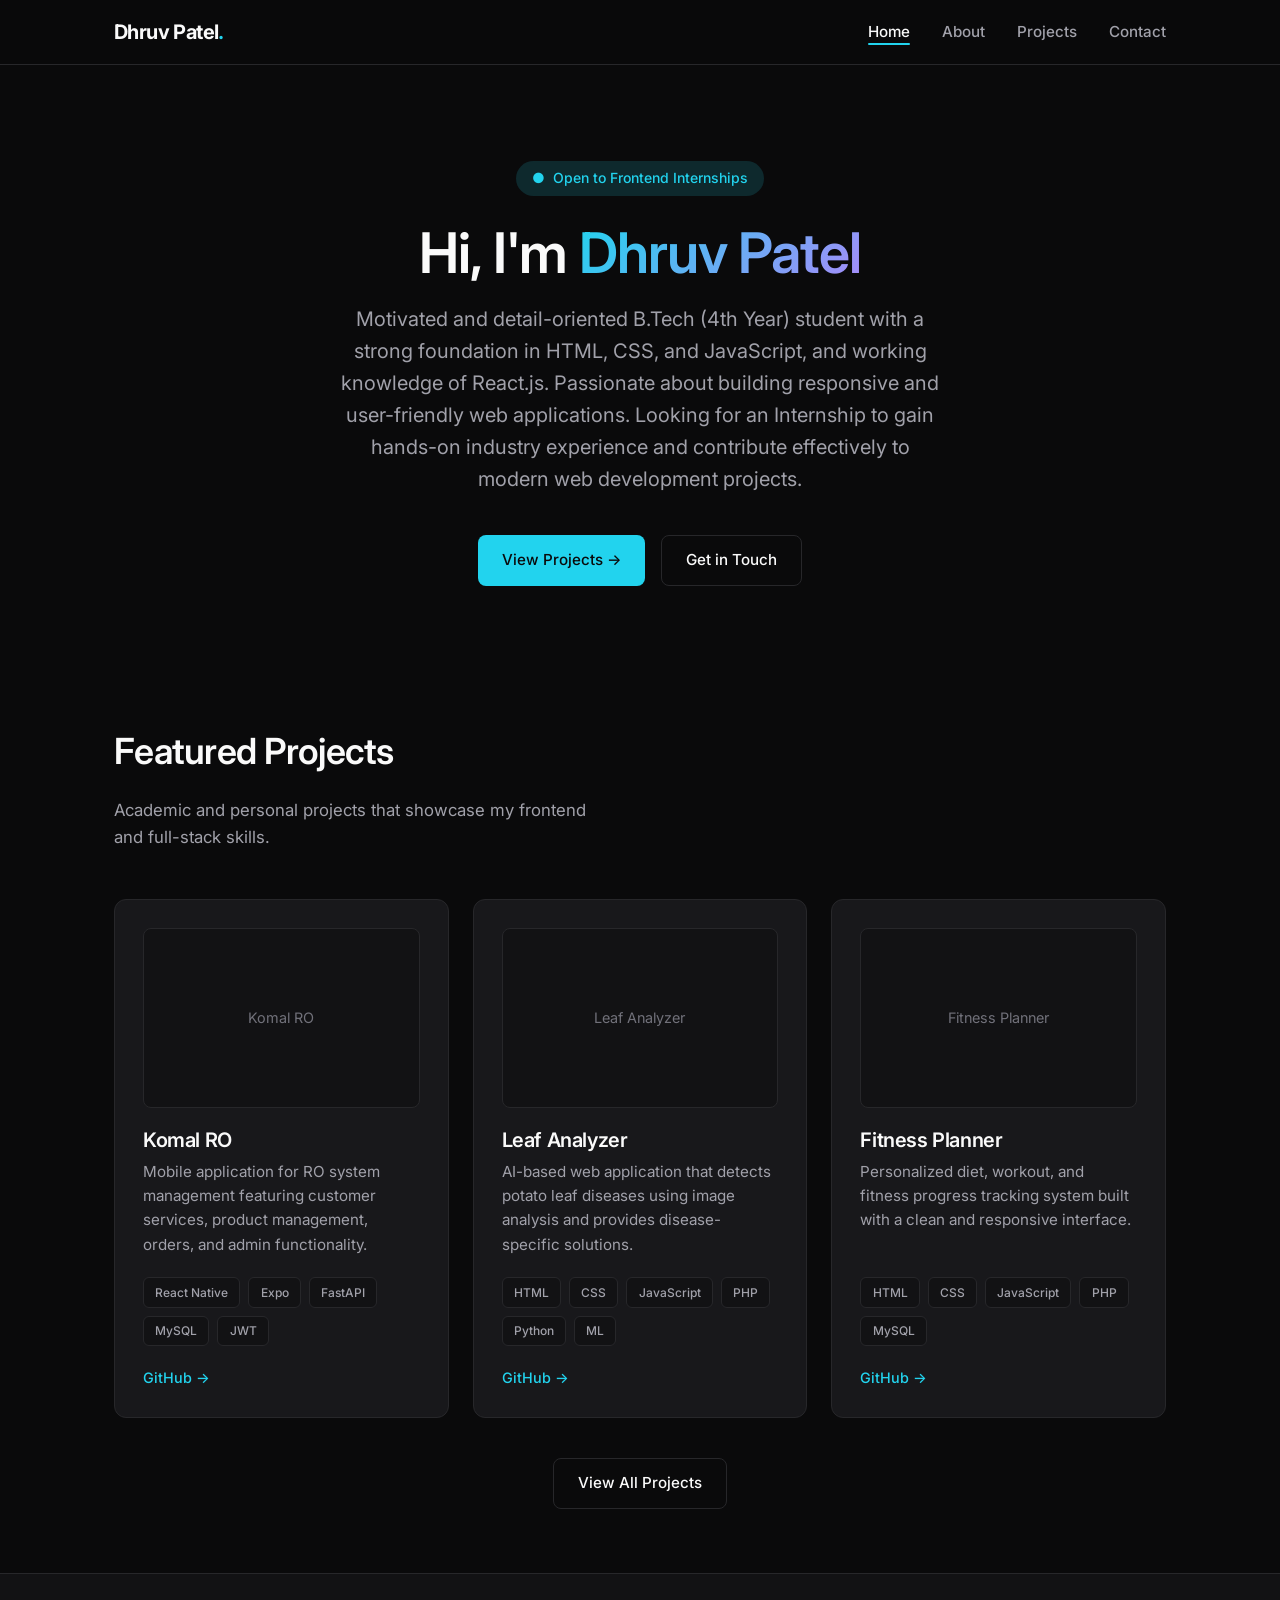
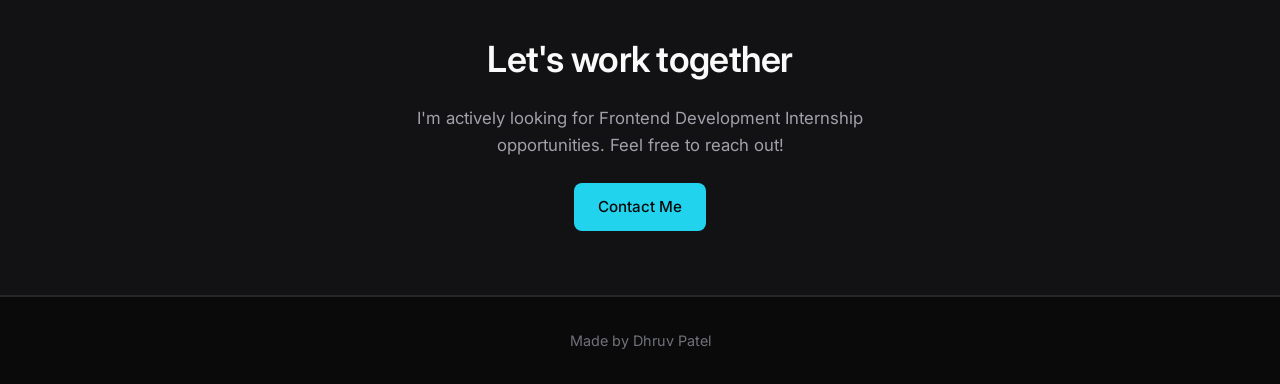
==== index.html @ defd1566 "Initial commit: Personal Portfolio" ====
<!DOCTYPE html>
<html lang="en">
<head>
  <meta charset="UTF-8">
  <meta name="viewport" content="width=device-width, initial-scale=1.0">
  <title>Dhruv Patel | Frontend Developer</title>
  <meta name="description" content="Portfolio of Dhruv Patel - Frontend Developer and B.Tech CSE student specializing in HTML, CSS, JavaScript, and React.">
  <link rel="preconnect" href="https://fonts.googleapis.com">
  <link rel="preconnect" href="https://fonts.gstatic.com" crossorigin>
  <link href="https://fonts.googleapis.com/css2?family=Inter:wght@400;500;600;700&family=JetBrains+Mono:wght@400;500&display=swap" rel="stylesheet">
  <link rel="stylesheet" href="styles.css">
</head>
<body>
  <nav>
    <div class="container nav-inner">
      <a href="index.html" class="logo">Dhruv Patel<span>.</span></a>
      <button class="menu-toggle" aria-label="Toggle menu" onclick="document.querySelector('.nav-links').classList.toggle('open')">☰</button>
      <ul class="nav-links">
        <li><a href="index.html" class="active">Home</a></li>
        <li><a href="about.html">About</a></li>
        <li><a href="projects.html">Projects</a></li>
        <li><a href="contact.html">Contact</a></li>
      </ul>
    </div>
  </nav>

  <main>
    <section class="hero">
      <div class="container">
        <div class="hero-badge">
          <span>●</span> Open to Frontend Internships
        </div>
        <h1>Hi, I'm <span class="accent">Dhruv Patel</span></h1>
        <p class="hero-subtitle">
          Motivated and detail-oriented B.Tech (4th Year) student with a
          strong foundation in HTML, CSS, and JavaScript, and working
          knowledge of React.js. Passionate about building responsive and
          user-friendly web applications. Looking for an Internship to gain
          hands-on industry experience and contribute effectively to modern
          web development projects.
        </p>
        <div class="hero-cta">
          <a href="projects.html" class="btn btn-primary">View Projects →</a>
          <a href="contact.html" class="btn btn-secondary">Get in Touch</a>
        </div>
      </div>
    </section>

    <section>
      <div class="container">
        <div class="section-header">
          <h2>Featured Projects</h2>
          <p>Academic and personal projects that showcase my frontend and full-stack skills.</p>
        </div>
        <div class="projects-grid">
          <article class="card project-card">
            <div class="project-image">Komal RO</div>
            <h3>Komal RO</h3>
            <p>Mobile application for RO system management featuring customer services, product management, orders, and admin functionality.</p>
            <div class="tech-tags">
              <span class="tech-tag">React Native</span>
              <span class="tech-tag">Expo</span>
              <span class="tech-tag">FastAPI</span>
              <span class="tech-tag">MySQL</span>
              <span class="tech-tag">JWT</span>
            </div>
            <div class="project-links">
              <a href="https://github.com/dhruvpatel85/komal-ro" target="_blank" rel="noopener">GitHub →</a>
            </div>
          </article>

          <article class="card project-card">
            <div class="project-image">Leaf Analyzer</div>
            <h3>Leaf Analyzer</h3>
            <p>AI-based web application that detects potato leaf diseases using image analysis and provides disease-specific solutions.</p>
            <div class="tech-tags">
              <span class="tech-tag">HTML</span>
              <span class="tech-tag">CSS</span>
              <span class="tech-tag">JavaScript</span>
              <span class="tech-tag">PHP</span>
              <span class="tech-tag">Python</span>
              <span class="tech-tag">ML</span>
            </div>
            <div class="project-links">
              <a href="https://github.com/dhruvpatel85/leaf-analyzer" target="_blank" rel="noopener">GitHub →</a>
            </div>
          </article>

          <article class="card project-card">
            <div class="project-image">Fitness Planner</div>
            <h3>Fitness Planner</h3>
            <p>Personalized diet, workout, and fitness progress tracking system built with a clean and responsive interface.</p>
            <div class="tech-tags">
              <span class="tech-tag">HTML</span>
              <span class="tech-tag">CSS</span>
              <span class="tech-tag">JavaScript</span>
              <span class="tech-tag">PHP</span>
              <span class="tech-tag">MySQL</span>
            </div>
            <div class="project-links">
              <a href="https://github.com/dhruvpatel85/fitness_planner" target="_blank" rel="noopener">GitHub →</a>
            </div>
          </article>
        </div>
        <div class="text-center" style="margin-top: 2.5rem;">
          <a href="projects.html" class="btn btn-secondary">View All Projects</a>
        </div>
      </div>
    </section>

    <section style="background: var(--bg-secondary); border-top: 1px solid var(--border); border-bottom: 1px solid var(--border);">
      <div class="container text-center">
        <h2>Let's work together</h2>
        <p class="mb-4" style="max-width: 480px; margin: 0 auto 1.5rem;">I'm actively looking for Frontend Development Internship opportunities. Feel free to reach out!</p>
        <a href="contact.html" class="btn btn-primary">Contact Me</a>
      </div>
    </section>
  </main>

  <footer>
    <div class="container">
      <p>Made by Dhruv Patel</p>
    </div>
  </footer>

  <script>
    document.querySelectorAll('.nav-links a').forEach(link => {
      link.addEventListener('click', () => {
        document.querySelector('.nav-links').classList.remove('open');
      });
    });
  </script>
</body>
</html>
---- styles.css ----
/* Modern Dark Minimal Portfolio - Frontend Developer */

:root {
  --bg-primary: #0a0a0b;
  --bg-secondary: #121214;
  --bg-card: #18181b;
  --bg-hover: #1f1f23;
  --text-primary: #fafafa;
  --text-secondary: #a1a1aa;
  --text-muted: #71717a;
  --accent: #22d3ee; /* cyan */
  --accent-hover: #06b6d4;
  --accent-dim: rgba(34, 211, 238, 0.15);
  --border: #27272a;
  --gradient: linear-gradient(135deg, #22d3ee 0%, #a78bfa 100%);
  --shadow: 0 4px 24px rgba(0, 0, 0, 0.4);
  --radius: 12px;
  --font-sans: 'Inter', system-ui, -apple-system, BlinkMacSystemFont, 'Segoe UI', sans-serif;
  --font-mono: 'JetBrains Mono', 'Fira Code', monospace;
  --transition: 0.2s ease;
}

* {
  margin: 0;
  padding: 0;
  box-sizing: border-box;
}

html {
  scroll-behavior: smooth;
}

body {
  font-family: var(--font-sans);
  background-color: var(--bg-primary);
  color: var(--text-primary);
  line-height: 1.6;
  min-height: 100vh;
  display: flex;
  flex-direction: column;
}

/* Typography */
h1, h2, h3, h4 {
  font-weight: 600;
  letter-spacing: -0.02em;
  line-height: 1.2;
}

h1 { font-size: clamp(2.5rem, 5vw, 3.5rem); }
h2 { font-size: clamp(1.75rem, 3vw, 2.25rem); margin-bottom: 1.5rem; }
h3 { font-size: 1.25rem; }

p {
  color: var(--text-secondary);
  font-size: 1.05rem;
}

a {
  color: var(--accent);
  text-decoration: none;
  transition: color var(--transition);
}

a:hover {
  color: var(--accent-hover);
}

/* Layout */
.container {
  width: 100%;
  max-width: 1100px;
  margin: 0 auto;
  padding: 0 1.5rem;
}

/* Navigation */
nav {
  position: sticky;
  top: 0;
  z-index: 100;
  background: rgba(10, 10, 11, 0.85);
  backdrop-filter: blur(12px);
  border-bottom: 1px solid var(--border);
}

.nav-inner {
  display: flex;
  align-items: center;
  justify-content: space-between;
  height: 64px;
}

.logo {
  font-weight: 700;
  font-size: 1.25rem;
  color: var(--text-primary);
  letter-spacing: -0.03em;
}

.logo span {
  color: var(--accent);
}

.nav-links {
  display: flex;
  gap: 2rem;
  list-style: none;
}

.nav-links a {
  color: var(--text-secondary);
  font-size: 0.95rem;
  font-weight: 500;
  position: relative;
}

.nav-links a:hover,
.nav-links a.active {
  color: var(--text-primary);
}

.nav-links a.active::after {
  content: '';
  position: absolute;
  bottom: -4px;
  left: 0;
  width: 100%;
  height: 2px;
  background: var(--accent);
  border-radius: 1px;
}

/* Mobile menu */
.menu-toggle {
  display: none;
  background: none;
  border: none;
  color: var(--text-primary);
  font-size: 1.5rem;
  cursor: pointer;
}

/* Hero */
.hero {
  padding: 6rem 0 5rem;
  text-align: center;
}

.hero-badge {
  display: inline-flex;
  align-items: center;
  gap: 0.5rem;
  background: var(--accent-dim);
  color: var(--accent);
  font-size: 0.875rem;
  font-weight: 500;
  padding: 0.4rem 1rem;
  border-radius: 999px;
  margin-bottom: 1.5rem;
}

.hero h1 {
  margin-bottom: 1rem;
}

.hero h1 .accent {
  background: var(--gradient);
  -webkit-background-clip: text;
  -webkit-text-fill-color: transparent;
  background-clip: text;
}

.hero-subtitle {
  font-size: 1.25rem;
  color: var(--text-secondary);
  max-width: 600px;
  margin: 0 auto 2.5rem;
}

.hero-cta {
  display: flex;
  gap: 1rem;
  justify-content: center;
  flex-wrap: wrap;
}

/* Buttons */
.btn {
  display: inline-flex;
  align-items: center;
  gap: 0.5rem;
  padding: 0.75rem 1.5rem;
  border-radius: 8px;
  font-weight: 500;
  font-size: 0.95rem;
  transition: all var(--transition);
  cursor: pointer;
  border: none;
}

.btn-primary {
  background: var(--accent);
  color: #0a0a0b;
}

.btn-primary:hover {
  background: var(--accent-hover);
  color: #0a0a0b;
  transform: translateY(-1px);
}

.btn-secondary {
  background: transparent;
  color: var(--text-primary);
  border: 1px solid var(--border);
}

.btn-secondary:hover {
  background: var(--bg-hover);
  border-color: var(--text-muted);
  color: var(--text-primary);
}

/* Sections */
section {
  padding: 4rem 0;
}

.section-header {
  margin-bottom: 3rem;
}

.section-header p {
  max-width: 500px;
}

/* Cards */
.card {
  background: var(--bg-card);
  border: 1px solid var(--border);
  border-radius: var(--radius);
  padding: 1.75rem;
  transition: all var(--transition);
}

.card:hover {
  border-color: var(--text-muted);
  transform: translateY(-2px);
  box-shadow: var(--shadow);
}

/* Skills */
.skills-grid {
  display: grid;
  grid-template-columns: repeat(auto-fill, minmax(140px, 1fr));
  gap: 1rem;
}

.skill-item {
  background: var(--bg-card);
  border: 1px solid var(--border);
  border-radius: 10px;
  padding: 1.25rem 1rem;
  text-align: center;
  transition: all var(--transition);
}

.skill-item:hover {
  border-color: var(--accent);
  background: var(--accent-dim);
}

.skill-item .icon {
  font-size: 1.75rem;
  margin-bottom: 0.5rem;
}

.skill-item span {
  font-size: 0.9rem;
  font-weight: 500;
  color: var(--text-primary);
}

/* Experience / Timeline */
.timeline {
  display: flex;
  flex-direction: column;
  gap: 2rem;
}

.timeline-item {
  display: grid;
  grid-template-columns: 140px 1fr;
  gap: 1.5rem;
  position: relative;
}

.timeline-date {
  font-size: 0.9rem;
  color: var(--text-muted);
  font-family: var(--font-mono);
  padding-top: 0.25rem;
}

.timeline-content h3 {
  margin-bottom: 0.25rem;
}

.timeline-content .company {
  color: var(--accent);
  font-size: 0.95rem;
  margin-bottom: 0.75rem;
  display: block;
}

.timeline-content p {
  font-size: 0.95rem;
}

/* Projects */
.projects-grid {
  display: grid;
  grid-template-columns: repeat(auto-fill, minmax(320px, 1fr));
  gap: 1.5rem;
}

.project-card {
  display: flex;
  flex-direction: column;
  height: 100%;
}

.project-card .project-image {
  height: 180px;
  background: var(--bg-secondary);
  border-radius: 8px;
  margin-bottom: 1.25rem;
  display: flex;
  align-items: center;
  justify-content: center;
  color: var(--text-muted);
  font-size: 0.9rem;
  border: 1px solid var(--border);
  overflow: hidden;
}

.project-card .project-image img {
  width: 100%;
  height: 100%;
  object-fit: cover;
}

.project-card h3 {
  margin-bottom: 0.5rem;
}

.project-card p {
  font-size: 0.95rem;
  flex-grow: 1;
  margin-bottom: 1.25rem;
}

.tech-tags {
  display: flex;
  flex-wrap: wrap;
  gap: 0.5rem;
  margin-bottom: 1.25rem;
}

.tech-tag {
  background: var(--bg-secondary);
  color: var(--text-secondary);
  font-size: 0.75rem;
  font-weight: 500;
  padding: 0.3rem 0.7rem;
  border-radius: 6px;
  border: 1px solid var(--border);
}

.project-links {
  display: flex;
  gap: 1rem;
  margin-top: auto;
}

.project-links a {
  font-size: 0.9rem;
  font-weight: 500;
  display: inline-flex;
  align-items: center;
  gap: 0.35rem;
}

/* Contact */
.contact-grid {
  display: grid;
  grid-template-columns: 1fr 1fr;
  gap: 3rem;
}

.contact-info h3 {
  margin-bottom: 1rem;
}

.contact-info p {
  margin-bottom: 1.5rem;
}

.contact-links {
  display: flex;
  flex-direction: column;
  gap: 0.75rem;
}

.contact-links a {
  display: inline-flex;
  align-items: center;
  gap: 0.75rem;
  color: var(--text-secondary);
  font-weight: 500;
}

.contact-links a:hover {
  color: var(--accent);
}

.contact-form {
  display: flex;
  flex-direction: column;
  gap: 1.25rem;
}

.form-group {
  display: flex;
  flex-direction: column;
  gap: 0.4rem;
}

.form-group label {
  font-size: 0.9rem;
  font-weight: 500;
  color: var(--text-secondary);
}

.form-group input,
.form-group textarea {
  background: var(--bg-card);
  border: 1px solid var(--border);
  border-radius: 8px;
  padding: 0.75rem 1rem;
  color: var(--text-primary);
  font-family: inherit;
  font-size: 0.95rem;
  transition: border-color var(--transition);
}

.form-group input:focus,
.form-group textarea:focus {
  outline: none;
  border-color: var(--accent);
}

.form-group textarea {
  min-height: 140px;
  resize: vertical;
}

/* Footer */
footer {
  margin-top: auto;
  border-top: 1px solid var(--border);
  padding: 2rem 0;
  text-align: center;
}

footer p {
  font-size: 0.9rem;
  color: var(--text-muted);
}

/* Utilities */
.text-center { text-align: center; }
.mt-2 { margin-top: 0.5rem; }
.mb-4 { margin-bottom: 1.5rem; }

/* Responsive */
@media (max-width: 768px) {
  .nav-links {
    display: none;
    position: absolute;
    top: 64px;
    left: 0;
    right: 0;
    background: var(--bg-primary);
    border-bottom: 1px solid var(--border);
    flex-direction: column;
    padding: 1rem 1.5rem;
    gap: 1rem;
  }

  .nav-links.open {
    display: flex;
  }

  .menu-toggle {
    display: block;
  }

  .timeline-item {
    grid-template-columns: 1fr;
    gap: 0.5rem;
  }

  .contact-grid {
    grid-template-columns: 1fr;
    gap: 2.5rem;
  }

  .hero {
    padding: 4rem 0 3rem;
  }

  .projects-grid {
    grid-template-columns: 1fr;
  }
}

/* Animations */
@keyframes fadeInUp {
  from {
    opacity: 0;
    transform: translateY(20px);
  }
  to {
    opacity: 1;
    transform: translateY(0);
  }
}

.animate {
  animation: fadeInUp 0.6s ease forwards;
}
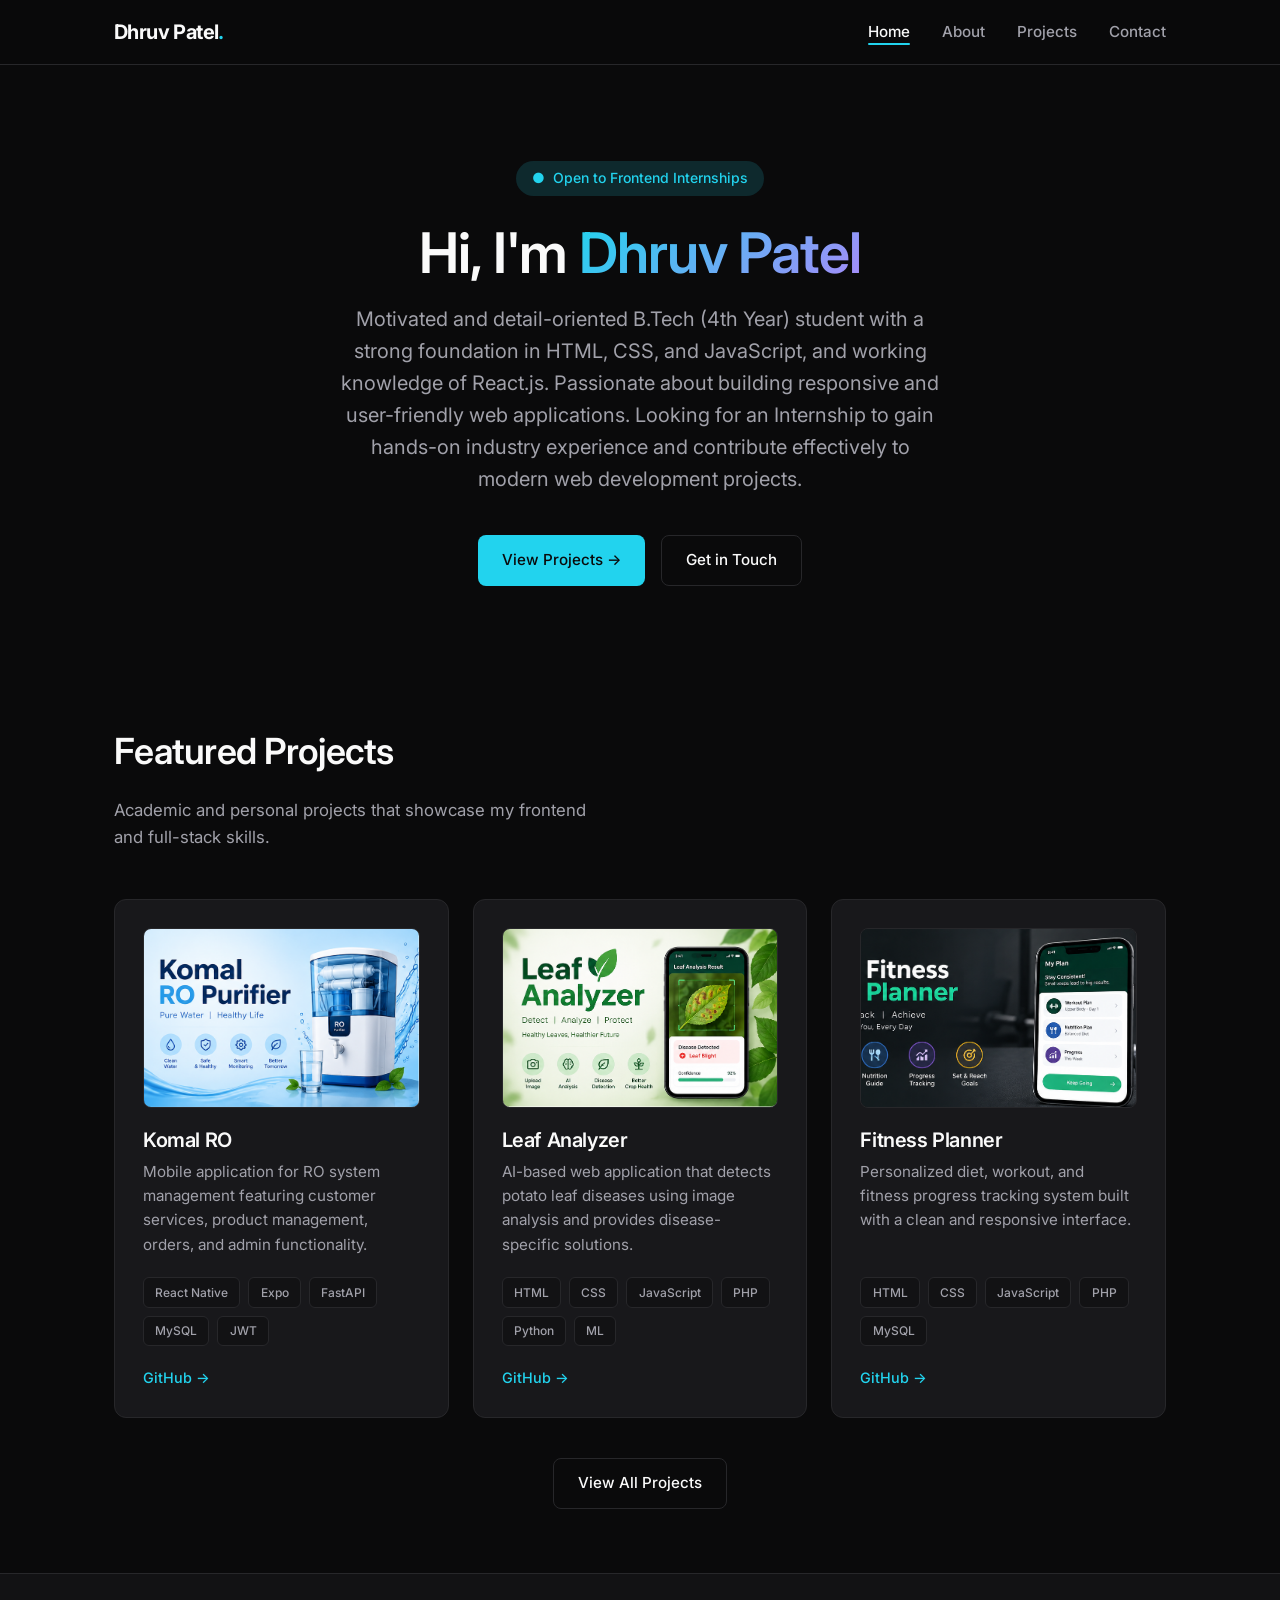
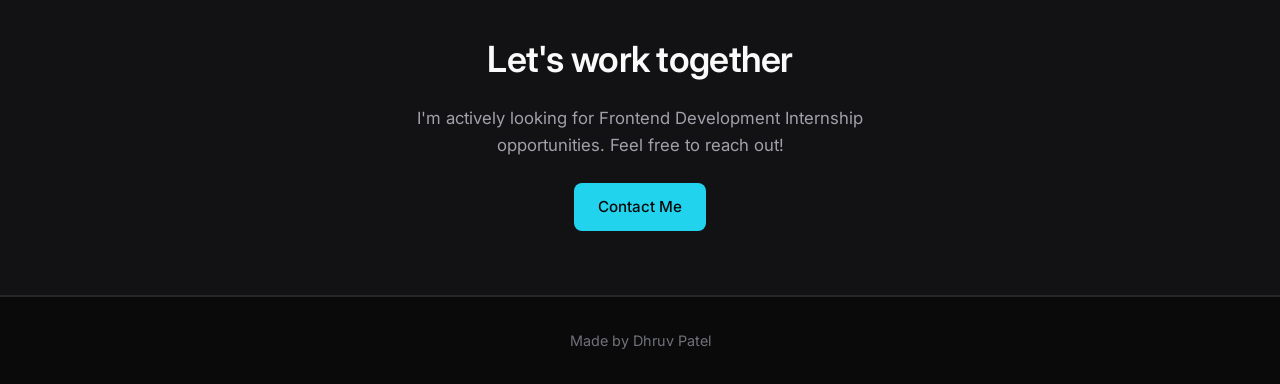
==== commit acb1a681: "Update portfolio pages and project thumbnails" ====
--- a/index.html
+++ b/index.html
@@ -54,7 +54,7 @@
         </div>
         <div class="projects-grid">
           <article class="card project-card">
-            <div class="project-image">Komal RO</div>
+            <div class="project-image"><img src="images/komal-ro.png" alt="Komal RO"></div>
             <h3>Komal RO</h3>
             <p>Mobile application for RO system management featuring customer services, product management, orders, and admin functionality.</p>
             <div class="tech-tags">
@@ -70,7 +70,7 @@
           </article>
 
           <article class="card project-card">
-            <div class="project-image">Leaf Analyzer</div>
+            <div class="project-image"><img src="images/Leaf Analyzer.png" alt="Leaf Analyzer"></div>
             <h3>Leaf Analyzer</h3>
             <p>AI-based web application that detects potato leaf diseases using image analysis and provides disease-specific solutions.</p>
             <div class="tech-tags">
@@ -87,7 +87,7 @@
           </article>
 
           <article class="card project-card">
-            <div class="project-image">Fitness Planner</div>
+            <div class="project-image"><img src="images/Fitness Planner.png" alt="Fitness Planner"></div>
             <h3>Fitness Planner</h3>
             <p>Personalized diet, workout, and fitness progress tracking system built with a clean and responsive interface.</p>
             <div class="tech-tags">
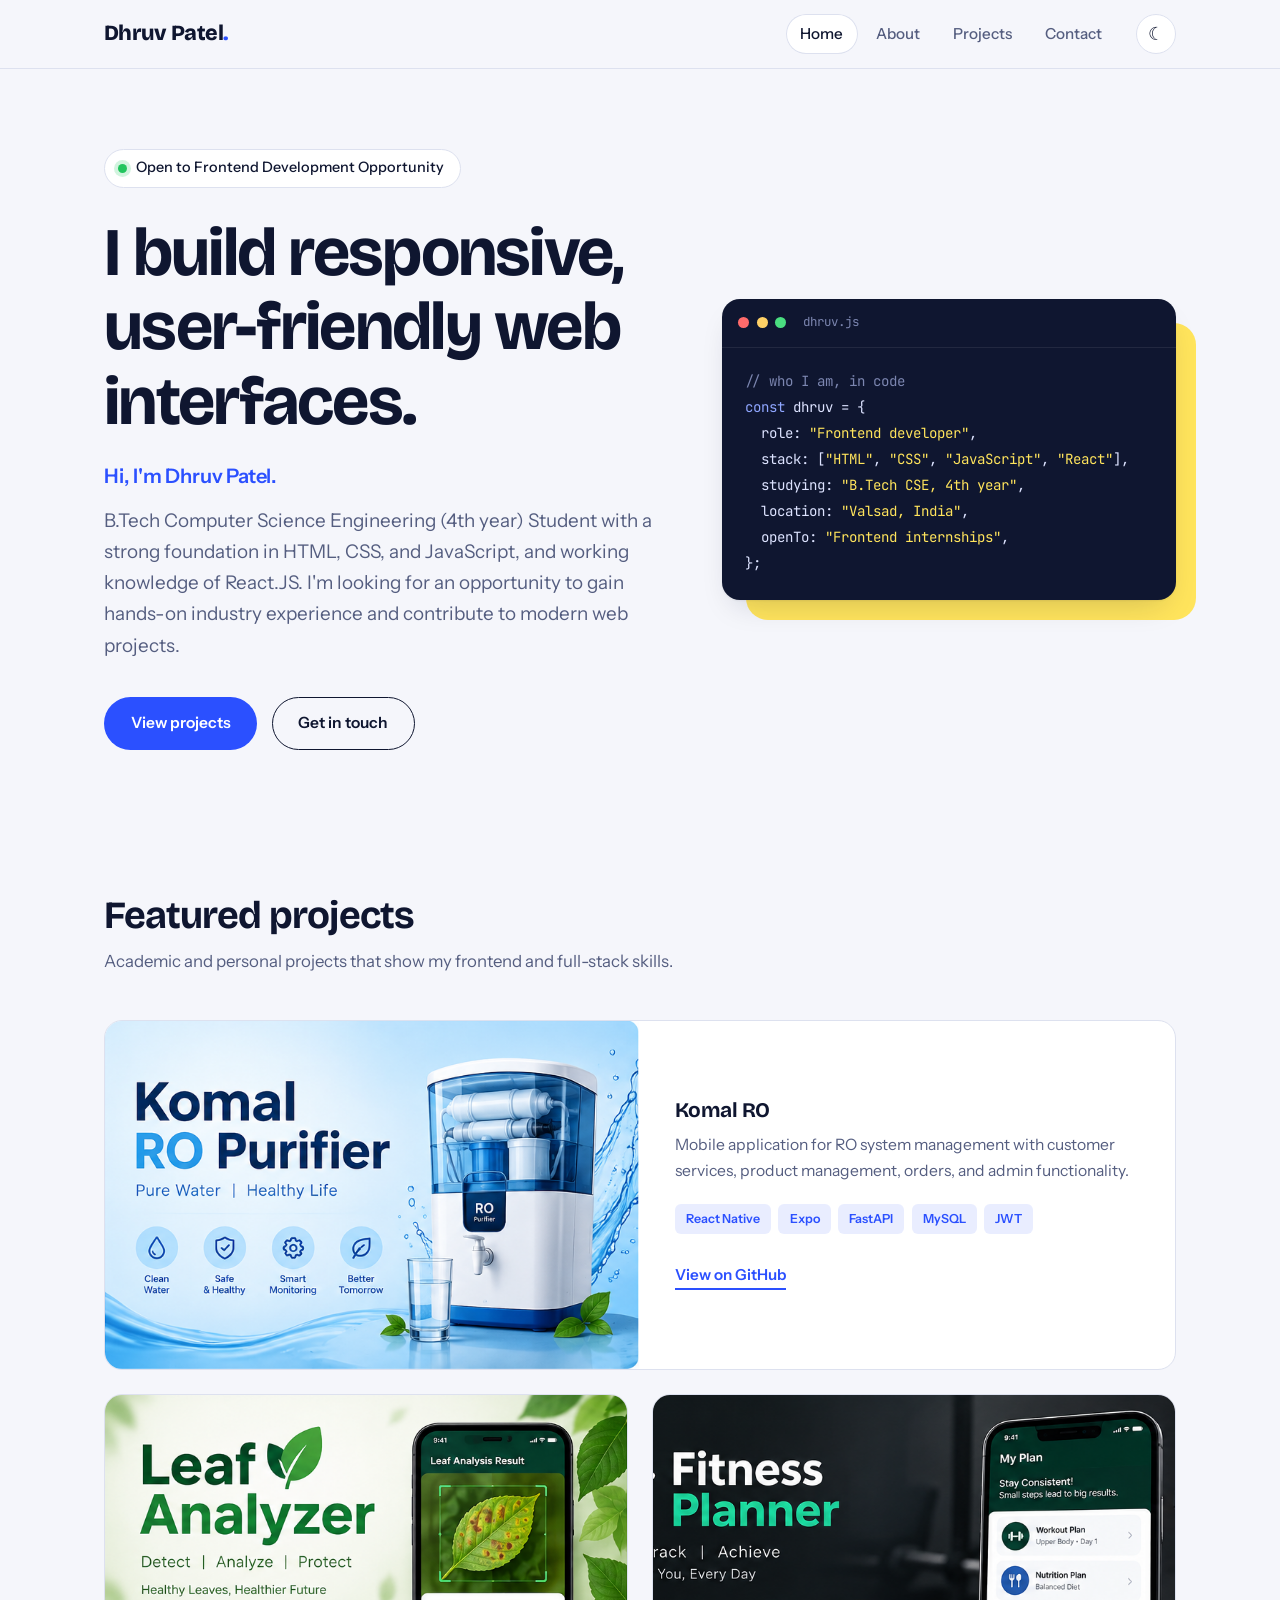
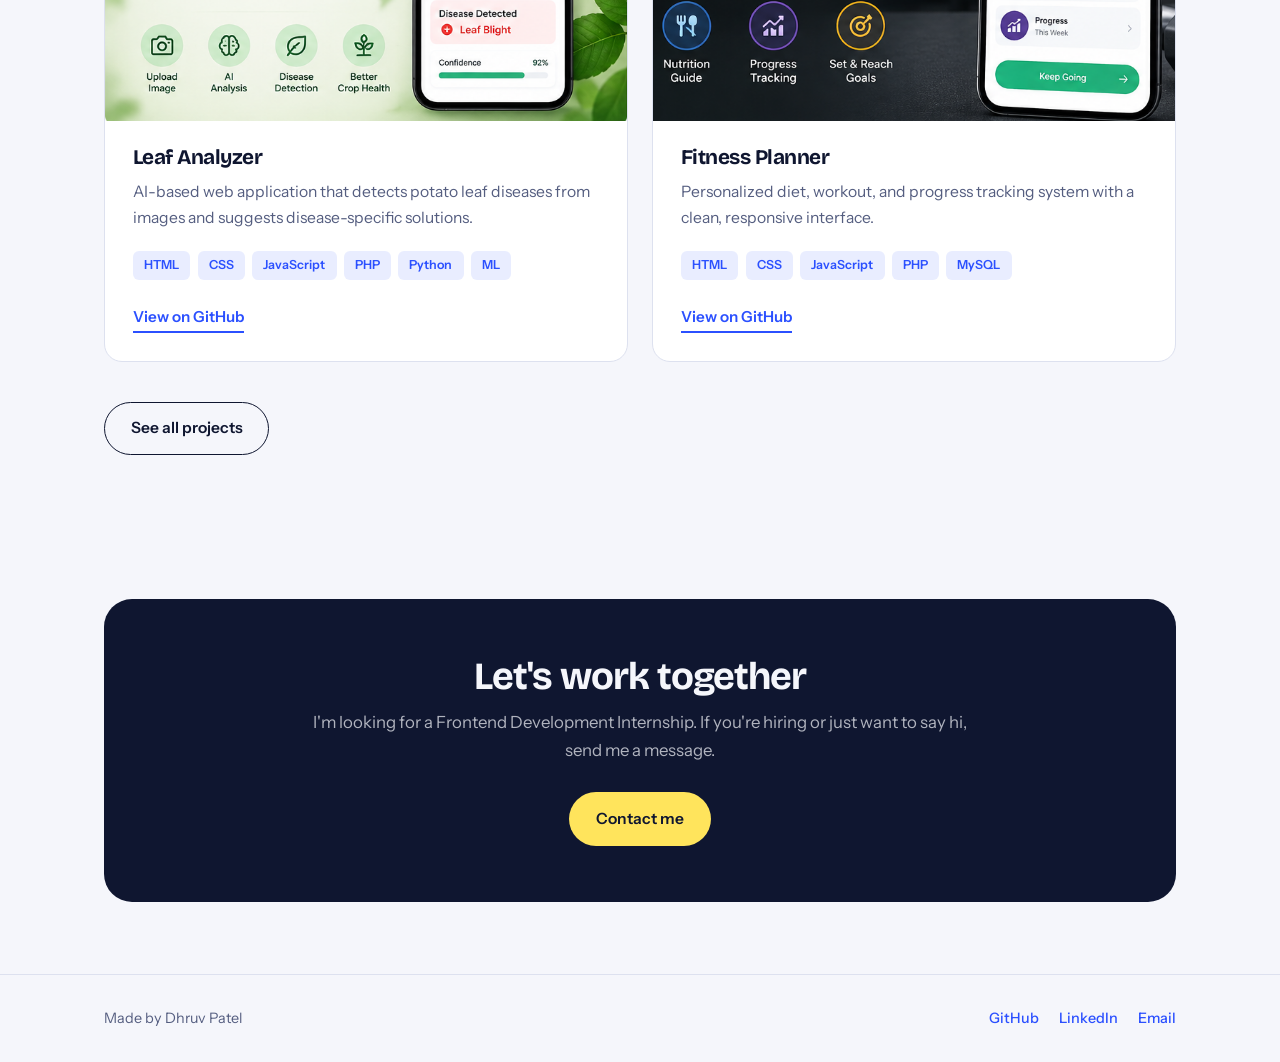
==== commit 1f6a2601: "Update portfolio details" ====
--- a/index.html
+++ b/index.html
@@ -7,41 +7,58 @@
   <meta name="description" content="Portfolio of Dhruv Patel - Frontend Developer and B.Tech CSE student specializing in HTML, CSS, JavaScript, and React.">
   <link rel="preconnect" href="https://fonts.googleapis.com">
   <link rel="preconnect" href="https://fonts.gstatic.com" crossorigin>
-  <link href="https://fonts.googleapis.com/css2?family=Inter:wght@400;500;600;700&family=JetBrains+Mono:wght@400;500&display=swap" rel="stylesheet">
+  <link href="https://fonts.googleapis.com/css2?family=Bricolage+Grotesque:opsz,wght@12..96,600;12..96,700;12..96,800&family=Instrument+Sans:wght@400;500;600&family=JetBrains+Mono:wght@400;500&display=swap" rel="stylesheet">
   <link rel="stylesheet" href="styles.css">
+  <script src="script.js"></script>
 </head>
 <body>
   <nav>
     <div class="container nav-inner">
       <a href="index.html" class="logo">Dhruv Patel<span>.</span></a>
-      <button class="menu-toggle" aria-label="Toggle menu" onclick="document.querySelector('.nav-links').classList.toggle('open')">☰</button>
-      <ul class="nav-links">
-        <li><a href="index.html" class="active">Home</a></li>
-        <li><a href="about.html">About</a></li>
-        <li><a href="projects.html">Projects</a></li>
-        <li><a href="contact.html">Contact</a></li>
-      </ul>
+      <div class="nav-right">
+        <ul class="nav-links" id="nav-links">
+          <li><a href="index.html" class="active" aria-current="page">Home</a></li>
+          <li><a href="about.html">About</a></li>
+          <li><a href="projects.html">Projects</a></li>
+          <li><a href="contact.html">Contact</a></li>
+        </ul>
+        <button class="icon-btn theme-toggle" type="button" aria-label="Switch theme">☾</button>
+        <button class="icon-btn menu-toggle" type="button" aria-label="Toggle menu" aria-controls="nav-links" aria-expanded="false">☰</button>
+      </div>
     </div>
   </nav>
 
   <main>
     <section class="hero">
-      <div class="container">
-        <div class="hero-badge">
-          <span>●</span> Open to Frontend Internships
+      <div class="container hero-grid">
+        <div>
+          <div class="status">Open to Frontend Development Opportunity</div>
+          <h1>I build responsive, user-friendly web interfaces.</h1>
+          <span class="name">Hi, I'm Dhruv Patel.</span>
+          <p class="hero-subtitle">
+            B.Tech Computer Science Engineering (4th year) Student with a strong foundation in HTML, CSS, and JavaScript,
+            and working knowledge of React.JS. I'm looking for an opportunity to gain hands-on industry experience and contribute to modern web projects.
+          </p>
+          <div class="hero-cta">
+            <a href="projects.html" class="btn btn-primary">View projects</a>
+            <a href="contact.html" class="btn btn-secondary">Get in touch</a>
+          </div>
         </div>
-        <h1>Hi, I'm <span class="accent">Dhruv Patel</span></h1>
-        <p class="hero-subtitle">
-          Motivated and detail-oriented B.Tech (4th Year) student with a
-          strong foundation in HTML, CSS, and JavaScript, and working
-          knowledge of React.js. Passionate about building responsive and
-          user-friendly web applications. Looking for an Internship to gain
-          hands-on industry experience and contribute effectively to modern
-          web development projects.
-        </p>
-        <div class="hero-cta">
-          <a href="projects.html" class="btn btn-primary">View Projects →</a>
-          <a href="contact.html" class="btn btn-secondary">Get in Touch</a>
+
+        <div class="hero-visual" aria-hidden="true">
+          <div class="window">
+            <div class="window-bar"><i></i><i></i><i></i><span>dhruv.js</span></div>
+            <div class="code">
+              <span class="line" style="--i:0"><span class="c">// who I am, in code</span></span>
+              <span class="line" style="--i:1"><span class="k">const</span> dhruv = {</span>
+              <span class="line" style="--i:2">  role: <span class="s">"Frontend developer"</span>,</span>
+              <span class="line" style="--i:3">  stack: [<span class="s">"HTML"</span>, <span class="s">"CSS"</span>, <span class="s">"JavaScript"</span>, <span class="s">"React"</span>],</span>
+              <span class="line" style="--i:4">  studying: <span class="s">"B.Tech CSE, 4th year"</span>,</span>
+              <span class="line" style="--i:5">  location: <span class="s">"Valsad, India"</span>,</span>
+              <span class="line" style="--i:6">  openTo: <span class="s">"Frontend internships"</span>,</span>
+              <span class="line" style="--i:7">};</span>
+            </div>
+          </div>
         </div>
       </div>
     </section>
@@ -49,86 +66,74 @@
     <section>
       <div class="container">
         <div class="section-header">
-          <h2>Featured Projects</h2>
-          <p>Academic and personal projects that showcase my frontend and full-stack skills.</p>
+          <h2>Featured projects</h2>
+          <p>Academic and personal projects that show my frontend and full-stack skills.</p>
         </div>
-        <div class="projects-grid">
-          <article class="card project-card">
-            <div class="project-image"><img src="images/komal-ro.png" alt="Komal RO"></div>
-            <h3>Komal RO</h3>
-            <p>Mobile application for RO system management featuring customer services, product management, orders, and admin functionality.</p>
-            <div class="tech-tags">
-              <span class="tech-tag">React Native</span>
-              <span class="tech-tag">Expo</span>
-              <span class="tech-tag">FastAPI</span>
-              <span class="tech-tag">MySQL</span>
-              <span class="tech-tag">JWT</span>
-            </div>
-            <div class="project-links">
-              <a href="https://github.com/dhruvpatel85/komal-ro" target="_blank" rel="noopener">GitHub →</a>
+
+        <div class="project-grid">
+          <article class="project project--row">
+            <div class="project-media"><img src="images/komal-ro.png" alt="Komal RO app screens" loading="lazy"></div>
+            <div class="project-body">
+              <h3>Komal RO</h3>
+              <p>Mobile application for RO system management with customer services, product management, orders, and admin functionality.</p>
+              <ul class="tags">
+                <li>React Native</li><li>Expo</li><li>FastAPI</li><li>MySQL</li><li>JWT</li>
+              </ul>
+              <a class="link" href="https://github.com/dhruvpatel85/komal-ro" target="_blank" rel="noopener">View on GitHub</a>
             </div>
           </article>
 
-          <article class="card project-card">
-            <div class="project-image"><img src="images/Leaf Analyzer.png" alt="Leaf Analyzer"></div>
-            <h3>Leaf Analyzer</h3>
-            <p>AI-based web application that detects potato leaf diseases using image analysis and provides disease-specific solutions.</p>
-            <div class="tech-tags">
-              <span class="tech-tag">HTML</span>
-              <span class="tech-tag">CSS</span>
-              <span class="tech-tag">JavaScript</span>
-              <span class="tech-tag">PHP</span>
-              <span class="tech-tag">Python</span>
-              <span class="tech-tag">ML</span>
-            </div>
-            <div class="project-links">
-              <a href="https://github.com/dhruvpatel85/leaf-analyzer" target="_blank" rel="noopener">GitHub →</a>
+          <article class="project">
+            <div class="project-media"><img src="images/Leaf Analyzer.png" alt="Leaf Analyzer" loading="lazy"></div>
+            <div class="project-body">
+              <h3>Leaf Analyzer</h3>
+              <p>AI-based web application that detects potato leaf diseases from images and suggests disease-specific solutions.</p>
+              <ul class="tags">
+                <li>HTML</li><li>CSS</li><li>JavaScript</li><li>PHP</li><li>Python</li><li>ML</li>
+              </ul>
+              <a class="link" href="https://github.com/dhruvpatel85/leaf-analyzer" target="_blank" rel="noopener">View on GitHub</a>
             </div>
           </article>
 
-          <article class="card project-card">
-            <div class="project-image"><img src="images/Fitness Planner.png" alt="Fitness Planner"></div>
-            <h3>Fitness Planner</h3>
-            <p>Personalized diet, workout, and fitness progress tracking system built with a clean and responsive interface.</p>
-            <div class="tech-tags">
-              <span class="tech-tag">HTML</span>
-              <span class="tech-tag">CSS</span>
-              <span class="tech-tag">JavaScript</span>
-              <span class="tech-tag">PHP</span>
-              <span class="tech-tag">MySQL</span>
-            </div>
-            <div class="project-links">
-              <a href="https://github.com/dhruvpatel85/fitness_planner" target="_blank" rel="noopener">GitHub →</a>
+          <article class="project">
+            <div class="project-media"><img src="images/Fitness Planner.png" alt="Fitness Planner" loading="lazy"></div>
+            <div class="project-body">
+              <h3>Fitness Planner</h3>
+              <p>Personalized diet, workout, and progress tracking system with a clean, responsive interface.</p>
+              <ul class="tags">
+                <li>HTML</li><li>CSS</li><li>JavaScript</li><li>PHP</li><li>MySQL</li>
+              </ul>
+              <a class="link" href="https://github.com/dhruvpatel85/fitness_planner" target="_blank" rel="noopener">View on GitHub</a>
             </div>
           </article>
         </div>
-        <div class="text-center" style="margin-top: 2.5rem;">
-          <a href="projects.html" class="btn btn-secondary">View All Projects</a>
+
+        <div style="margin-top: 2.5rem;">
+          <a href="projects.html" class="btn btn-secondary">See all projects</a>
         </div>
       </div>
     </section>
 
-    <section style="background: var(--bg-secondary); border-top: 1px solid var(--border); border-bottom: 1px solid var(--border);">
-      <div class="container text-center">
-        <h2>Let's work together</h2>
-        <p class="mb-4" style="max-width: 480px; margin: 0 auto 1.5rem;">I'm actively looking for Frontend Development Internship opportunities. Feel free to reach out!</p>
-        <a href="contact.html" class="btn btn-primary">Contact Me</a>
+    <section>
+      <div class="container">
+        <div class="cta">
+          <h2>Let's work together</h2>
+          <p>I'm looking for a Frontend Development Internship. If you're hiring or just want to say hi, send me a message.</p>
+          <a href="contact.html" class="btn btn-primary">Contact me</a>
+        </div>
       </div>
     </section>
   </main>
 
   <footer>
-    <div class="container">
+    <div class="container footer-inner">
       <p>Made by Dhruv Patel</p>
+      <div class="footer-links">
+        <a href="https://github.com/dhruvpatel85" target="_blank" rel="noopener">GitHub</a>
+        <a href="https://www.linkedin.com/in/dhruv-patel-a21107290" target="_blank" rel="noopener">LinkedIn</a>
+        <a href="mailto:dhruvvpatel85@gmail.com">Email</a>
+      </div>
     </div>
   </footer>
-
-  <script>
-    document.querySelectorAll('.nav-links a').forEach(link => {
-      link.addEventListener('click', () => {
-        document.querySelector('.nav-links').classList.remove('open');
-      });
-    });
-  </script>
 </body>
 </html>
--- a/styles.css
+++ b/styles.css
@@ -1,543 +1,352 @@
-/* Modern Dark Minimal Portfolio - Frontend Developer */
+/* Dhruv Patel — Frontend Developer Portfolio
+   Light by default, dark mode via toggle (or system preference). */
 
 :root {
-  --bg-primary: #0a0a0b;
-  --bg-secondary: #121214;
-  --bg-card: #18181b;
-  --bg-hover: #1f1f23;
-  --text-primary: #fafafa;
-  --text-secondary: #a1a1aa;
-  --text-muted: #71717a;
-  --accent: #22d3ee; /* cyan */
-  --accent-hover: #06b6d4;
-  --accent-dim: rgba(34, 211, 238, 0.15);
-  --border: #27272a;
-  --gradient: linear-gradient(135deg, #22d3ee 0%, #a78bfa 100%);
-  --shadow: 0 4px 24px rgba(0, 0, 0, 0.4);
-  --radius: 12px;
-  --font-sans: 'Inter', system-ui, -apple-system, BlinkMacSystemFont, 'Segoe UI', sans-serif;
+  --bg: #f5f6fb;
+  --surface: #ffffff;
+  --surface-2: #eceff9;
+  --ink: #0f1630;
+  --muted: #555e80;
+  --line: #dde1ef;
+  --accent: #2b50ff;
+  --accent-hover: #1a38d6;
+  --accent-ink: #ffffff;
+  --accent-soft: rgba(43, 80, 255, 0.1);
+  --hi: #ffe45c;
+
+  --code-bg: #0f1630;
+  --code-ink: #dde3ff;
+  --c-key: #8fa6ff;
+  --c-str: #ffe45c;
+  --c-com: #7c86b0;
+
+  --shadow: 0 1px 2px rgba(15, 22, 48, 0.06), 0 14px 32px -14px rgba(15, 22, 48, 0.22);
+  --radius: 18px;
+  --font-display: 'Bricolage Grotesque', 'Inter', system-ui, sans-serif;
+  --font-body: 'Instrument Sans', system-ui, -apple-system, 'Segoe UI', sans-serif;
   --font-mono: 'JetBrains Mono', 'Fira Code', monospace;
-  --transition: 0.2s ease;
-}
-
-* {
-  margin: 0;
-  padding: 0;
-  box-sizing: border-box;
-}
-
-html {
-  scroll-behavior: smooth;
-}
+  --ease: 0.2s ease;
+  color-scheme: light;
+}
+
+:root[data-theme='dark'] {
+  --bg: #0b0f20;
+  --surface: #131936;
+  --surface-2: #1a2146;
+  --ink: #eef1ff;
+  --muted: #9aa3c7;
+  --line: #252d55;
+  --accent: #8aa0ff;
+  --accent-hover: #a9b9ff;
+  --accent-ink: #0b0f20;
+  --accent-soft: rgba(138, 160, 255, 0.14);
+  --code-bg: #080b18;
+  --shadow: 0 14px 32px -14px rgba(0, 0, 0, 0.7);
+  color-scheme: dark;
+}
+
+*, *::before, *::after { margin: 0; padding: 0; box-sizing: border-box; }
+
+html { scroll-behavior: smooth; }
 
 body {
-  font-family: var(--font-sans);
-  background-color: var(--bg-primary);
-  color: var(--text-primary);
-  line-height: 1.6;
+  font-family: var(--font-body);
+  background: var(--bg);
+  color: var(--ink);
+  line-height: 1.65;
   min-height: 100vh;
   display: flex;
   flex-direction: column;
-}
-
-/* Typography */
-h1, h2, h3, h4 {
-  font-weight: 600;
-  letter-spacing: -0.02em;
-  line-height: 1.2;
-}
-
-h1 { font-size: clamp(2.5rem, 5vw, 3.5rem); }
-h2 { font-size: clamp(1.75rem, 3vw, 2.25rem); margin-bottom: 1.5rem; }
-h3 { font-size: 1.25rem; }
-
-p {
-  color: var(--text-secondary);
-  font-size: 1.05rem;
-}
-
-a {
-  color: var(--accent);
-  text-decoration: none;
-  transition: color var(--transition);
-}
-
-a:hover {
-  color: var(--accent-hover);
-}
-
-/* Layout */
-.container {
-  width: 100%;
-  max-width: 1100px;
-  margin: 0 auto;
-  padding: 0 1.5rem;
-}
-
-/* Navigation */
+  -webkit-font-smoothing: antialiased;
+}
+
+h1, h2, h3 {
+  font-family: var(--font-display);
+  font-weight: 700;
+  letter-spacing: -0.025em;
+  line-height: 1.1;
+}
+h1 { font-size: clamp(2.5rem, 6vw, 4.25rem); }
+h2 { font-size: clamp(1.75rem, 3.2vw, 2.4rem); margin-bottom: 0.75rem; }
+h3 { font-size: 1.3rem; }
+
+p { color: var(--muted); font-size: 1.05rem; max-width: 62ch; }
+
+a { color: var(--accent); text-decoration: none; transition: color var(--ease); }
+a:hover { color: var(--accent-hover); }
+
+:focus-visible {
+  outline: 3px solid var(--accent);
+  outline-offset: 3px;
+  border-radius: 6px;
+}
+
+img { max-width: 100%; display: block; }
+
+.container { width: 100%; max-width: 1120px; margin: 0 auto; padding: 0 1.5rem; }
+.text-center { text-align: center; }
+.text-center p { margin-left: auto; margin-right: auto; }
+
+/* ---------- Navigation ---------- */
 nav {
   position: sticky;
   top: 0;
   z-index: 100;
-  background: rgba(10, 10, 11, 0.85);
-  backdrop-filter: blur(12px);
-  border-bottom: 1px solid var(--border);
-}
-
-.nav-inner {
-  display: flex;
-  align-items: center;
-  justify-content: space-between;
-  height: 64px;
-}
-
-.logo {
-  font-weight: 700;
-  font-size: 1.25rem;
-  color: var(--text-primary);
-  letter-spacing: -0.03em;
-}
-
-.logo span {
-  color: var(--accent);
-}
-
-.nav-links {
-  display: flex;
-  gap: 2rem;
-  list-style: none;
-}
-
+  background: color-mix(in srgb, var(--bg) 85%, transparent);
+  backdrop-filter: blur(14px);
+  -webkit-backdrop-filter: blur(14px);
+  border-bottom: 1px solid var(--line);
+}
+.nav-inner { display: flex; align-items: center; justify-content: space-between; height: 68px; gap: 1rem; }
+.logo { font-family: var(--font-display); font-weight: 800; font-size: 1.35rem; color: var(--ink); letter-spacing: -0.03em; }
+.logo:hover { color: var(--ink); }
+.logo span { color: var(--accent); }
+
+.nav-right { display: flex; align-items: center; gap: 1.25rem; }
+.nav-links { display: flex; gap: 0.25rem; list-style: none; }
 .nav-links a {
-  color: var(--text-secondary);
+  display: block;
+  padding: 0.45rem 0.9rem;
+  border-radius: 999px;
+  color: var(--muted);
   font-size: 0.95rem;
   font-weight: 500;
-  position: relative;
-}
-
-.nav-links a:hover,
-.nav-links a.active {
-  color: var(--text-primary);
-}
-
-.nav-links a.active::after {
+}
+.nav-links a:hover { color: var(--ink); background: var(--surface-2); }
+.nav-links a.active { color: var(--ink); background: var(--surface); box-shadow: inset 0 0 0 1px var(--line); }
+
+.icon-btn {
+  width: 40px; height: 40px;
+  display: inline-grid; place-items: center;
+  border-radius: 50%;
+  border: 1px solid var(--line);
+  background: var(--surface);
+  color: var(--ink);
+  font-size: 1.1rem;
+  cursor: pointer;
+  transition: background var(--ease), transform var(--ease);
+}
+.icon-btn:hover { background: var(--surface-2); }
+.icon-btn:active { transform: scale(0.94); }
+.menu-toggle { display: none; }
+
+/* ---------- Buttons ---------- */
+.btn {
+  display: inline-flex; align-items: center; justify-content: center;
+  padding: 0.8rem 1.6rem;
+  border-radius: 999px;
+  font-weight: 600; font-size: 0.97rem;
+  border: 1.5px solid transparent;
+  cursor: pointer;
+  transition: background var(--ease), transform var(--ease), border-color var(--ease);
+}
+.btn:active { transform: scale(0.97); }
+.btn-primary { background: var(--accent); color: var(--accent-ink); }
+.btn-primary:hover { background: var(--accent-hover); color: var(--accent-ink); }
+.btn-secondary { background: transparent; color: var(--ink); border-color: var(--ink); }
+.btn-secondary:hover { background: var(--ink); color: var(--bg); }
+
+/* ---------- Hero ---------- */
+.hero { padding: 5rem 0 4.5rem; }
+.hero-grid { display: grid; grid-template-columns: 1.1fr 0.9fr; gap: 4rem; align-items: center; }
+
+.status {
+  display: inline-flex; align-items: center; gap: 0.6rem;
+  background: var(--surface);
+  border: 1px solid var(--line);
+  padding: 0.4rem 1rem 0.4rem 0.8rem;
+  border-radius: 999px;
+  font-size: 0.9rem; font-weight: 500; color: var(--ink);
+  margin-bottom: 1.75rem;
+}
+.status::before {
+  content: '';
+  width: 9px; height: 9px; border-radius: 50%;
+  background: #22c55e;
+  box-shadow: 0 0 0 4px rgba(34, 197, 94, 0.2);
+}
+
+.hero h1 { margin-bottom: 1.25rem; }
+.hero .name { display: block; font-size: 1.25rem; font-weight: 600; color: var(--accent); letter-spacing: -0.01em; margin-bottom: 0.75rem; font-family: var(--font-body); }
+.hero-subtitle { font-size: 1.18rem; margin-bottom: 2.25rem; }
+.hero-cta { display: flex; gap: 0.9rem; flex-wrap: wrap; }
+
+/* Hero visual: code window on a yellow block */
+.hero-visual { position: relative; }
+.hero-visual::before {
   content: '';
   position: absolute;
-  bottom: -4px;
-  left: 0;
-  width: 100%;
-  height: 2px;
-  background: var(--accent);
-  border-radius: 1px;
-}
-
-/* Mobile menu */
-.menu-toggle {
-  display: none;
-  background: none;
-  border: none;
-  color: var(--text-primary);
-  font-size: 1.5rem;
-  cursor: pointer;
-}
-
-/* Hero */
-.hero {
-  padding: 6rem 0 5rem;
-  text-align: center;
-}
-
-.hero-badge {
-  display: inline-flex;
-  align-items: center;
-  gap: 0.5rem;
-  background: var(--accent-dim);
+  inset: 1.5rem -1.25rem -1.25rem 1.5rem;
+  background: var(--hi);
+  border-radius: 22px;
+}
+.window {
+  position: relative;
+  background: var(--code-bg);
+  color: var(--code-ink);
+  border-radius: 18px;
+  box-shadow: var(--shadow);
+  overflow: hidden;
+}
+.window-bar { display: flex; align-items: center; gap: 0.45rem; padding: 0.85rem 1rem; border-bottom: 1px solid rgba(255,255,255,0.08); }
+.window-bar i { width: 11px; height: 11px; border-radius: 50%; background: #3a4272; }
+.window-bar i:nth-child(1) { background: #ff6b6b; }
+.window-bar i:nth-child(2) { background: #ffd166; }
+.window-bar i:nth-child(3) { background: #4ade80; }
+.window-bar span { margin-left: 0.6rem; font-family: var(--font-mono); font-size: 0.78rem; color: var(--c-com); }
+.code { font-family: var(--font-mono); font-size: 0.88rem; line-height: 1.85; padding: 1.25rem 1.4rem 1.5rem; overflow-x: auto; }
+.code .line { display: block; white-space: pre; animation: typeIn 0.5s ease both; animation-delay: calc(0.25s + var(--i) * 0.14s); }
+.code .k { color: var(--c-key); }
+.code .s { color: var(--c-str); }
+.code .c { color: var(--c-com); }
+
+@keyframes typeIn {
+  from { opacity: 0; transform: translateX(-8px); }
+  to { opacity: 1; transform: none; }
+}
+
+/* ---------- Sections ---------- */
+section { padding: 4.5rem 0; }
+.section-header { margin-bottom: 2.75rem; }
+.section-header p { max-width: 54ch; }
+
+.band { background: var(--surface); border-top: 1px solid var(--line); border-bottom: 1px solid var(--line); }
+
+/* ---------- Projects ---------- */
+.project-grid { display: grid; grid-template-columns: repeat(2, 1fr); gap: 1.5rem; }
+.project-list { display: flex; flex-direction: column; gap: 1.5rem; }
+
+.project {
+  display: flex; flex-direction: column;
+  background: var(--surface);
+  border: 1px solid var(--line);
+  border-radius: var(--radius);
+  overflow: hidden;
+}
+.project-media { background: var(--surface-2); aspect-ratio: 16 / 10; overflow: hidden; }
+.project-media img { width: 100%; height: 100%; object-fit: cover; transition: transform 0.5s ease; }
+.project:hover .project-media img { transform: scale(1.03); }
+.project-body { display: flex; flex-direction: column; padding: 1.6rem 1.75rem 1.75rem; flex: 1; }
+.project-body h3 { margin-bottom: 0.6rem; }
+.project-body p { font-size: 0.98rem; margin-bottom: 1.25rem; }
+
+.tags { display: flex; flex-wrap: wrap; gap: 0.45rem; list-style: none; margin-bottom: 1.5rem; }
+.tags li {
+  background: var(--accent-soft);
   color: var(--accent);
-  font-size: 0.875rem;
-  font-weight: 500;
-  padding: 0.4rem 1rem;
+  font-size: 0.78rem; font-weight: 600;
+  padding: 0.28rem 0.7rem;
+  border-radius: 6px;
+}
+:root[data-theme='dark'] .tags li { color: var(--ink); }
+
+.link { margin-top: auto; font-weight: 600; font-size: 0.95rem; align-self: flex-start; border-bottom: 2px solid currentColor; padding-bottom: 1px; }
+
+@media (min-width: 821px) {
+  .project--row { flex-direction: row; }
+  .project--row .project-media { flex: 1.15; aspect-ratio: auto; min-height: 300px; }
+  .project--row .project-body { flex: 1; justify-content: center; padding: 2.25rem; }
+  .project--row .project-body .link { margin-top: 0.25rem; }
+  .project-list .project--row:nth-child(even) { flex-direction: row-reverse; }
+  .project-grid .project--row { grid-column: 1 / -1; }
+}
+
+/* ---------- Call to action ---------- */
+.cta { background: var(--ink); color: var(--bg); border-radius: 28px; padding: 3.5rem 2rem; text-align: center; }
+.cta h2 { color: var(--bg); }
+.cta p { color: color-mix(in srgb, var(--bg) 70%, transparent); margin: 0 auto 1.75rem; }
+.cta .btn-primary { background: var(--hi); color: #0f1630; }
+.cta .btn-primary:hover { background: #fff0a3; color: #0f1630; }
+
+/* ---------- About ---------- */
+.about-grid { display: grid; grid-template-columns: 1.4fr 1fr; gap: 3.5rem; align-items: start; }
+.about-text p { margin-bottom: 1.2rem; font-size: 1.12rem; }
+.facts { background: var(--surface); border: 1px solid var(--line); border-radius: var(--radius); padding: 1.5rem 1.75rem; }
+.facts dl { display: grid; gap: 1.1rem; }
+.facts dt { font-size: 0.85rem; color: var(--muted); }
+.facts dd { font-weight: 600; }
+
+.skill-group { margin-bottom: 2.25rem; }
+.skill-group h3 { font-size: 1.05rem; margin-bottom: 0.9rem; color: var(--ink); }
+.skills-grid { display: flex; flex-wrap: wrap; gap: 0.7rem; }
+.skill-item {
+  display: inline-flex; align-items: center; gap: 0.7rem;
+  background: var(--surface);
+  border: 1px solid var(--line);
   border-radius: 999px;
-  margin-bottom: 1.5rem;
-}
-
-.hero h1 {
-  margin-bottom: 1rem;
-}
-
-.hero h1 .accent {
-  background: var(--gradient);
-  -webkit-background-clip: text;
-  -webkit-text-fill-color: transparent;
-  background-clip: text;
-}
-
-.hero-subtitle {
-  font-size: 1.25rem;
-  color: var(--text-secondary);
-  max-width: 600px;
-  margin: 0 auto 2.5rem;
-}
-
-.hero-cta {
-  display: flex;
-  gap: 1rem;
-  justify-content: center;
-  flex-wrap: wrap;
-}
-
-/* Buttons */
-.btn {
-  display: inline-flex;
-  align-items: center;
-  gap: 0.5rem;
-  padding: 0.75rem 1.5rem;
-  border-radius: 8px;
-  font-weight: 500;
-  font-size: 0.95rem;
-  transition: all var(--transition);
-  cursor: pointer;
-  border: none;
-}
-
-.btn-primary {
-  background: var(--accent);
-  color: #0a0a0b;
-}
-
-.btn-primary:hover {
-  background: var(--accent-hover);
-  color: #0a0a0b;
-  transform: translateY(-1px);
-}
-
-.btn-secondary {
-  background: transparent;
-  color: var(--text-primary);
-  border: 1px solid var(--border);
-}
-
-.btn-secondary:hover {
-  background: var(--bg-hover);
-  border-color: var(--text-muted);
-  color: var(--text-primary);
-}
-
-/* Sections */
-section {
-  padding: 4rem 0;
-}
-
-.section-header {
-  margin-bottom: 3rem;
-}
-
-.section-header p {
-  max-width: 500px;
-}
-
-/* Cards */
-.card {
-  background: var(--bg-card);
-  border: 1px solid var(--border);
-  border-radius: var(--radius);
-  padding: 1.75rem;
-  transition: all var(--transition);
-}
-
-.card:hover {
-  border-color: var(--text-muted);
-  transform: translateY(-2px);
-  box-shadow: var(--shadow);
-}
-
-/* Skills */
-.skills-grid {
-  display: grid;
-  grid-template-columns: repeat(auto-fill, minmax(140px, 1fr));
-  gap: 1rem;
-}
-
-.skill-item {
-  background: var(--bg-card);
-  border: 1px solid var(--border);
-  border-radius: 10px;
-  padding: 1.25rem 1rem;
-  text-align: center;
-  transition: all var(--transition);
-}
-
-.skill-item:hover {
-  border-color: var(--accent);
-  background: var(--accent-dim);
-}
-
-.skill-item .icon {
-  font-size: 1.75rem;
-  margin-bottom: 0.5rem;
-}
-
-.skill-item span {
-  font-size: 0.9rem;
-  font-weight: 500;
-  color: var(--text-primary);
-}
-
-/* Experience / Timeline */
-.timeline {
-  display: flex;
-  flex-direction: column;
-  gap: 2rem;
-}
-
-.timeline-item {
-  display: grid;
-  grid-template-columns: 140px 1fr;
-  gap: 1.5rem;
-  position: relative;
-}
-
-.timeline-date {
-  font-size: 0.9rem;
-  color: var(--text-muted);
-  font-family: var(--font-mono);
-  padding-top: 0.25rem;
-}
-
-.timeline-content h3 {
-  margin-bottom: 0.25rem;
-}
-
-.timeline-content .company {
-  color: var(--accent);
-  font-size: 0.95rem;
-  margin-bottom: 0.75rem;
-  display: block;
-}
-
-.timeline-content p {
-  font-size: 0.95rem;
-}
-
-/* Projects */
-.projects-grid {
-  display: grid;
-  grid-template-columns: repeat(auto-fill, minmax(320px, 1fr));
-  gap: 1.5rem;
-}
-
-.project-card {
-  display: flex;
-  flex-direction: column;
-  height: 100%;
-}
-
-.project-card .project-image {
-  height: 180px;
-  background: var(--bg-secondary);
-  border-radius: 8px;
-  margin-bottom: 1.25rem;
-  display: flex;
-  align-items: center;
-  justify-content: center;
-  color: var(--text-muted);
-  font-size: 0.9rem;
-  border: 1px solid var(--border);
-  overflow: hidden;
-}
-
-.project-card .project-image img {
-  width: 100%;
-  height: 100%;
-  object-fit: cover;
-}
-
-.project-card h3 {
-  margin-bottom: 0.5rem;
-}
-
-.project-card p {
-  font-size: 0.95rem;
-  flex-grow: 1;
-  margin-bottom: 1.25rem;
-}
-
-.tech-tags {
-  display: flex;
-  flex-wrap: wrap;
-  gap: 0.5rem;
-  margin-bottom: 1.25rem;
-}
-
-.tech-tag {
-  background: var(--bg-secondary);
-  color: var(--text-secondary);
-  font-size: 0.75rem;
-  font-weight: 500;
-  padding: 0.3rem 0.7rem;
-  border-radius: 6px;
-  border: 1px solid var(--border);
-}
-
-.project-links {
-  display: flex;
-  gap: 1rem;
-  margin-top: auto;
-}
-
-.project-links a {
-  font-size: 0.9rem;
-  font-weight: 500;
-  display: inline-flex;
-  align-items: center;
-  gap: 0.35rem;
-}
-
-/* Contact */
-.contact-grid {
-  display: grid;
-  grid-template-columns: 1fr 1fr;
-  gap: 3rem;
-}
-
-.contact-info h3 {
-  margin-bottom: 1rem;
-}
-
-.contact-info p {
-  margin-bottom: 1.5rem;
-}
-
-.contact-links {
-  display: flex;
-  flex-direction: column;
-  gap: 0.75rem;
-}
-
+  padding: 0.4rem 1.1rem 0.4rem 0.4rem;
+  transition: border-color var(--ease), transform var(--ease);
+}
+.skill-item:hover { border-color: var(--accent); transform: translateY(-2px); }
+.skill-item .icon { width: 38px; height: 38px; border-radius: 50%; background: #fff; display: grid; place-items: center; overflow: hidden; flex-shrink: 0; border: 1px solid var(--line); }
+.skill-item .icon img { width: 26px; height: 26px; object-fit: contain; }
+.skill-item span { font-size: 0.93rem; font-weight: 600; color: var(--ink); }
+
+.timeline { position: relative; display: flex; flex-direction: column; gap: 2.25rem; padding-left: 2rem; border-left: 2px solid var(--line); }
+.timeline-item { position: relative; }
+.timeline-item::before {
+  content: '';
+  position: absolute; left: calc(-2rem - 7px); top: 0.45rem;
+  width: 12px; height: 12px; border-radius: 50%;
+  background: var(--accent); box-shadow: 0 0 0 4px var(--bg);
+}
+.timeline-date { font-family: var(--font-mono); font-size: 0.82rem; color: var(--muted); margin-bottom: 0.3rem; }
+.timeline-content h3 { font-size: 1.15rem; margin-bottom: 0.2rem; }
+.company { color: var(--accent); font-weight: 600; font-size: 0.95rem; display: block; margin-bottom: 0.6rem; }
+.timeline-content p { font-size: 0.98rem; }
+
+/* ---------- Contact ---------- */
+.contact-card { max-width: 640px; margin: 0 auto; background: var(--surface); border: 1px solid var(--line); border-radius: 24px; padding: 2.75rem 2.25rem; box-shadow: var(--shadow); }
+.contact-card h3 { font-size: 1.6rem; margin-bottom: 0.75rem; }
+.contact-card > p { margin-bottom: 2rem; }
+.contact-links { display: flex; flex-direction: column; gap: 0.75rem; }
 .contact-links a {
-  display: inline-flex;
-  align-items: center;
-  gap: 0.75rem;
-  color: var(--text-secondary);
-  font-weight: 500;
-}
-
-.contact-links a:hover {
-  color: var(--accent);
-}
-
-.contact-form {
-  display: flex;
-  flex-direction: column;
-  gap: 1.25rem;
-}
-
-.form-group {
-  display: flex;
-  flex-direction: column;
-  gap: 0.4rem;
-}
-
-.form-group label {
-  font-size: 0.9rem;
-  font-weight: 500;
-  color: var(--text-secondary);
-}
-
-.form-group input,
-.form-group textarea {
-  background: var(--bg-card);
-  border: 1px solid var(--border);
-  border-radius: 8px;
-  padding: 0.75rem 1rem;
-  color: var(--text-primary);
-  font-family: inherit;
-  font-size: 0.95rem;
-  transition: border-color var(--transition);
-}
-
-.form-group input:focus,
-.form-group textarea:focus {
-  outline: none;
-  border-color: var(--accent);
-}
-
-.form-group textarea {
-  min-height: 140px;
-  resize: vertical;
-}
-
-/* Footer */
-footer {
-  margin-top: auto;
-  border-top: 1px solid var(--border);
-  padding: 2rem 0;
-  text-align: center;
-}
-
-footer p {
-  font-size: 0.9rem;
-  color: var(--text-muted);
-}
-
-/* Utilities */
-.text-center { text-align: center; }
-.mt-2 { margin-top: 0.5rem; }
-.mb-4 { margin-bottom: 1.5rem; }
-
-/* Responsive */
+  display: flex; align-items: center; gap: 1rem;
+  padding: 0.9rem 1.1rem;
+  background: var(--bg);
+  border: 1px solid var(--line);
+  border-radius: 14px;
+  color: var(--ink); font-weight: 600; font-size: 0.97rem;
+  word-break: break-word;
+  transition: border-color var(--ease), transform var(--ease);
+}
+.contact-links a:hover { border-color: var(--accent); transform: translateX(3px); color: var(--ink); }
+.contact-links .badge { width: 38px; height: 38px; border-radius: 10px; background: var(--accent); color: var(--accent-ink); display: grid; place-items: center; font-size: 0.9rem; font-weight: 700; flex-shrink: 0; }
+.contact-note { margin-top: 1.75rem; font-size: 0.92rem; }
+.contact-card .btn { margin-top: 1.75rem; }
+
+/* ---------- Footer ---------- */
+footer { margin-top: auto; border-top: 1px solid var(--line); padding: 2rem 0; }
+.footer-inner { display: flex; justify-content: space-between; align-items: center; flex-wrap: wrap; gap: 1rem; }
+footer p { font-size: 0.9rem; color: var(--muted); }
+.footer-links { display: flex; gap: 1.25rem; font-size: 0.9rem; font-weight: 500; }
+
+/* ---------- Responsive ---------- */
+@media (max-width: 820px) {
+  .hero { padding: 3rem 0 3rem; }
+  .hero-grid { grid-template-columns: 1fr; gap: 3rem; }
+  .hero-visual::before { inset: 1rem -0.5rem -0.75rem 1rem; }
+  .about-grid { grid-template-columns: 1fr; gap: 2.5rem; }
+  .project-grid { grid-template-columns: 1fr; }
+  section { padding: 3.25rem 0; }
+}
+
 @media (max-width: 768px) {
+  .menu-toggle { display: inline-grid; }
   .nav-links {
     display: none;
-    position: absolute;
-    top: 64px;
-    left: 0;
-    right: 0;
-    background: var(--bg-primary);
-    border-bottom: 1px solid var(--border);
+    position: absolute; top: 68px; left: 0; right: 0;
+    background: var(--bg);
+    border-bottom: 1px solid var(--line);
     flex-direction: column;
-    padding: 1rem 1.5rem;
-    gap: 1rem;
+    padding: 0.75rem 1.5rem 1.25rem;
   }
-
-  .nav-links.open {
-    display: flex;
-  }
-
-  .menu-toggle {
-    display: block;
-  }
-
-  .timeline-item {
-    grid-template-columns: 1fr;
-    gap: 0.5rem;
-  }
-
-  .contact-grid {
-    grid-template-columns: 1fr;
-    gap: 2.5rem;
-  }
-
-  .hero {
-    padding: 4rem 0 3rem;
-  }
-
-  .projects-grid {
-    grid-template-columns: 1fr;
-  }
-}
-
-/* Animations */
-@keyframes fadeInUp {
-  from {
-    opacity: 0;
-    transform: translateY(20px);
-  }
-  to {
-    opacity: 1;
-    transform: translateY(0);
-  }
-}
-
-.animate {
-  animation: fadeInUp 0.6s ease forwards;
-}
+  .nav-links.open { display: flex; }
+  .nav-links a { padding: 0.7rem 0.9rem; }
+  .cta { padding: 2.5rem 1.5rem; }
+  .contact-card { padding: 2rem 1.25rem; }
+}
+
+@media (prefers-reduced-motion: reduce) {
+  *, *::before, *::after { animation: none !important; transition: none !important; scroll-behavior: auto !important; }
+}
